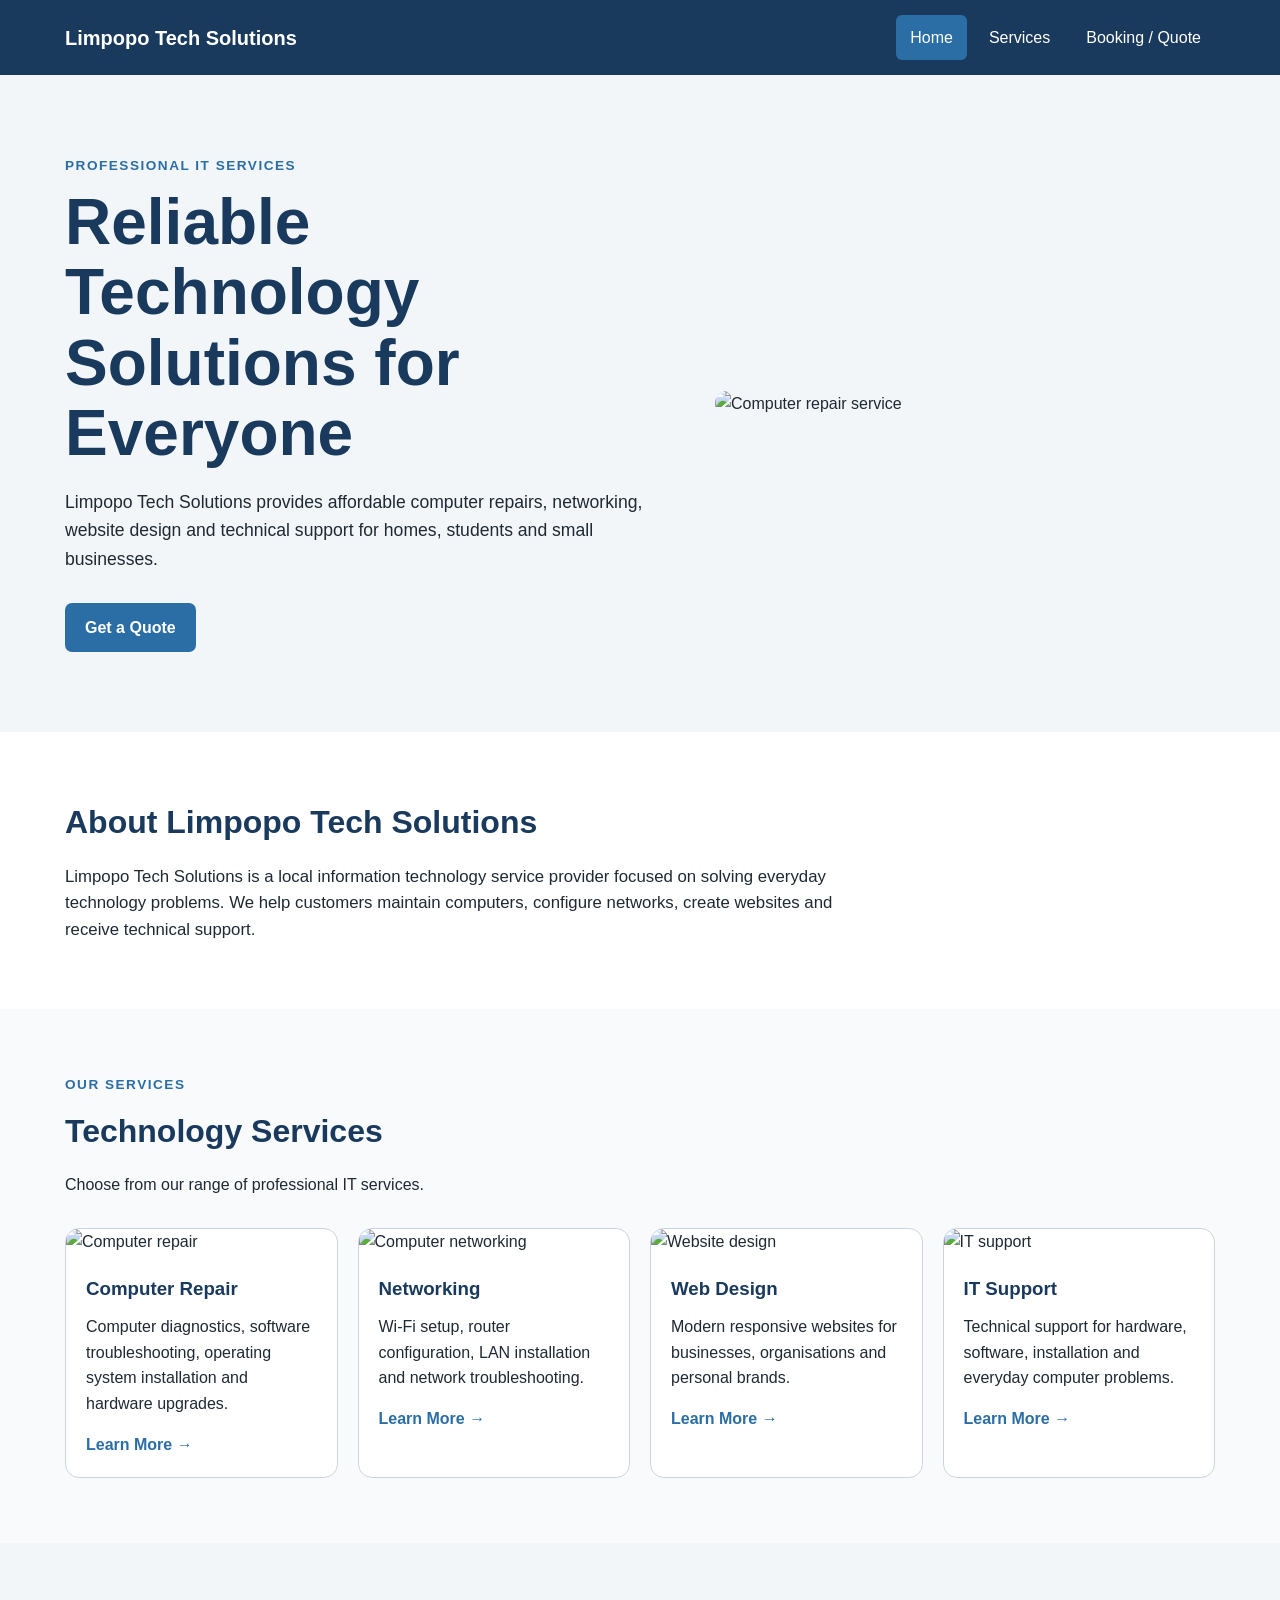
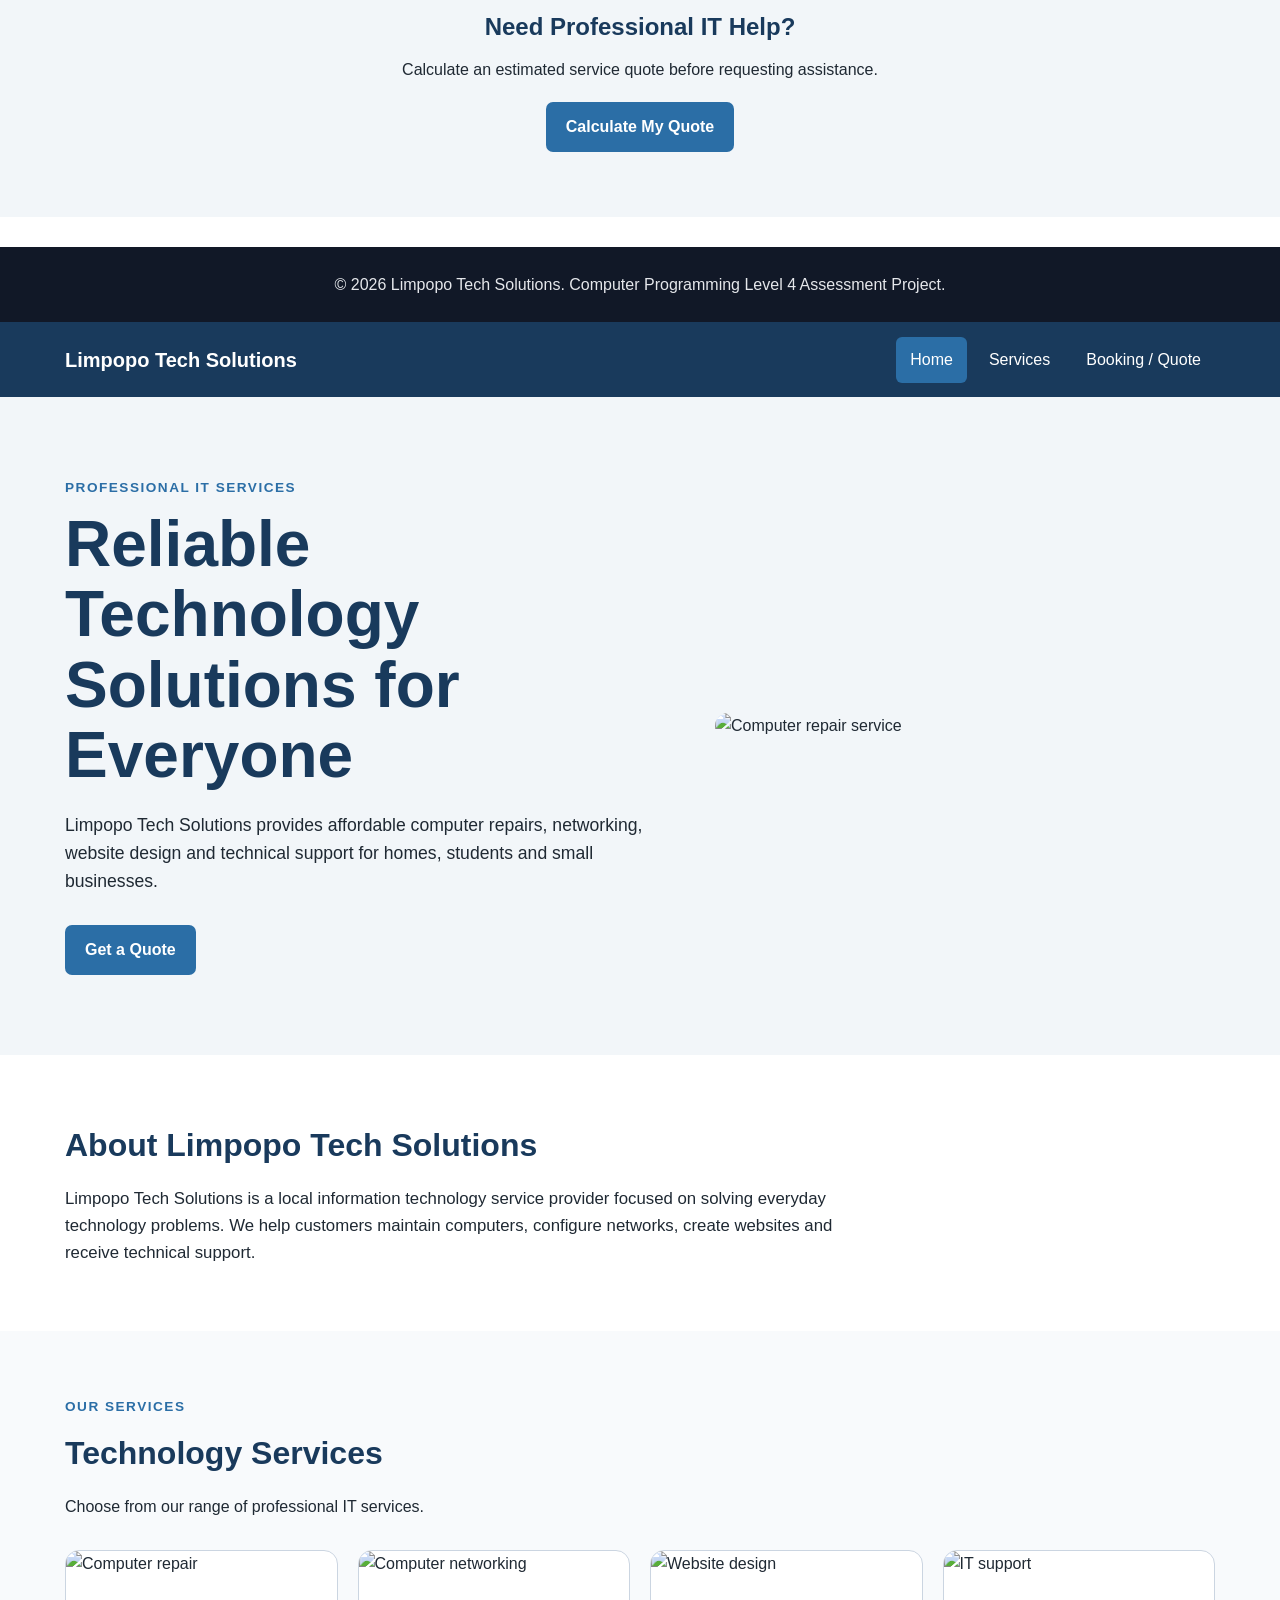
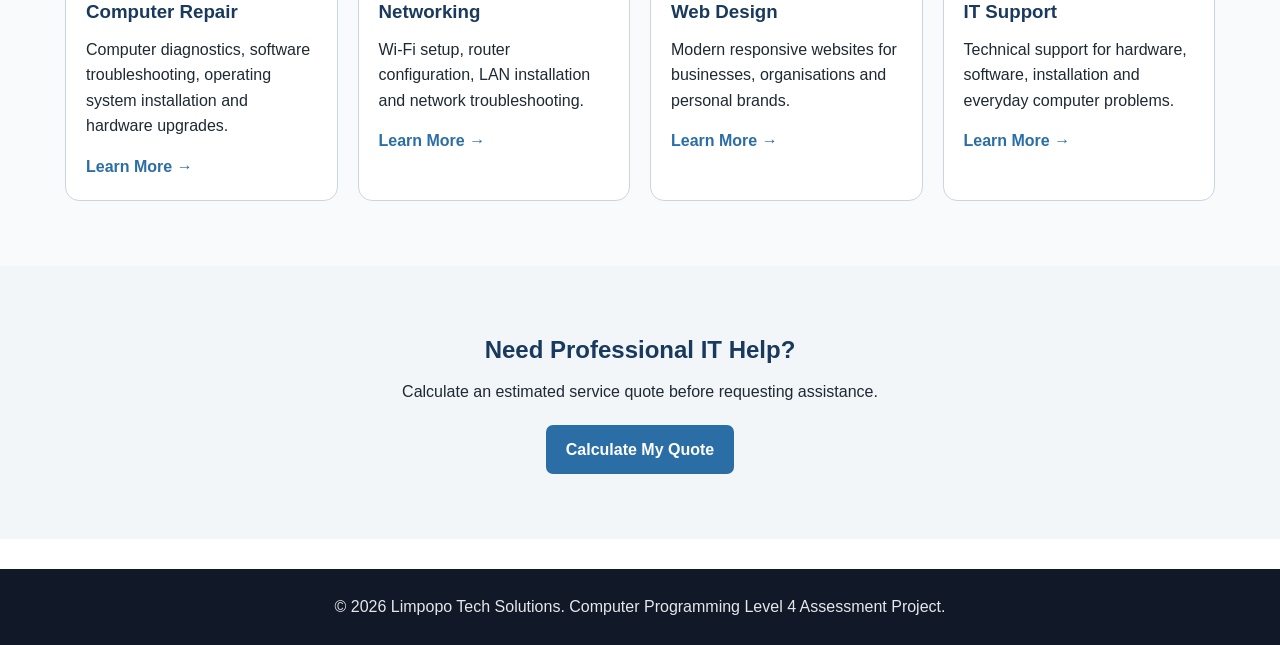
==== limpopo tech solutions/index.html @ cc21e26e "first commit" ====
<!DOCTYPE html>
<html lang="en">
<head>
    <meta charset="UTF-8">
    <meta name="viewport" content="width=device-width, initial-scale=1.0">
    <meta name="description" content="Limpopo Tech Solutions provides computer repair, networking, web design and IT support.">
    <title>Limpopo Tech Solutions | Home</title>
    <link rel="stylesheet" href="style.css">
</head>
<body>
    <header class="site-header">
        <div class="container nav-container">
            <div class="logo">Limpopo Tech Solutions</div>
            <nav class="navigation">
                <a class="active" href="index.html">Home</a>
                <a href="services.html">Services</a>
                <a href="booking.html">Booking / Quote</a>
            </nav>
        </div>
    </header>

    <main>
        <section class="hero">
            <div class="container hero-content">
                <div class="hero-text">
                    <p class="eyebrow">PROFESSIONAL IT SERVICES</p>
                    <h1>Reliable Technology Solutions for Everyone</h1>
                    <p class="hero-description">
                        Limpopo Tech Solutions provides affordable computer repairs, networking, website design and technical support for homes, students and small businesses.
                    </p>
                    <a class="btn" href="booking.html">Get a Quote</a>
                </div>
                <div class="hero-image">
                    <img src="assets/computer-repair.png" alt="Computer repair service">
                </div>
            </div>
        </section>

        <section class="section">
            <div class="container">
                <h2>About Limpopo Tech Solutions</h2>
                <p class="lead">
                    Limpopo Tech Solutions is a local information technology service provider focused on solving everyday technology problems. We help customers maintain computers, configure networks, create websites and receive technical support.
                </p>
            </div>
        </section>

        <section class="section services-section">
            <div class="container">
                <div class="section-heading">
                    <p class="eyebrow">OUR SERVICES</p>
                    <h2>Technology Services</h2>
                    <p>Choose from our range of professional IT services.</p>
                </div>
                <div class="service-grid">
                    <article class="service-card">
                        <img src="assets/computer-repair.png" alt="Computer repair">
                        <div class="card-content">
                            <h3>Computer Repair</h3>
                            <p>Computer diagnostics, software troubleshooting, operating system installation and hardware upgrades.</p>
                            <a href="services.html">Learn More →</a>
                        </div>
                    </article>
                    <article class="service-card">
                        <img src="assets/networking.png" alt="Computer networking">
                        <div class="card-content">
                            <h3>Networking</h3>
                            <p>Wi-Fi setup, router configuration, LAN installation and network troubleshooting.</p>
                            <a href="services.html">Learn More →</a>
                        </div>
                    </article>
                    <article class="service-card">
                        <img src="assets/web-design.png" alt="Website design">
                        <div class="card-content">
                            <h3>Web Design</h3>
                            <p>Modern responsive websites for businesses, organisations and personal brands.</p>
                            <a href="services.html">Learn More →</a>
                        </div>
                    </article>
                    <article class="service-card">
                        <img src="assets/support.png" alt="IT support">
                        <div class="card-content">
                            <h3>IT Support</h3>
                            <p>Technical support for hardware, software, installation and everyday computer problems.</p>
                            <a href="services.html">Learn More →</a>
                        </div>
                    </article>
                </div>
            </div>
        </section>

        <section class="cta-section">
            <div class="container">
                <h2>Need Professional IT Help?</h2>
                <p>Calculate an estimated service quote before requesting assistance.</p>
                <a class="btn" href="booking.html">Calculate My Quote</a>
            </div>
        </section>
    </main>

    <footer class="site-footer">
        <div class="container">
            <p>&copy; 2026 Limpopo Tech Solutions. Computer Programming Level 4 Assessment Project.</p>
        </div>
    </footer>
</body>
</html><!DOCTYPE html>
<html lang="en">
<head>
    <meta charset="UTF-8">
    <meta name="viewport" content="width=device-width, initial-scale=1.0">
    <meta name="description" content="Limpopo Tech Solutions provides computer repair, networking, web design and IT support.">
    <title>Limpopo Tech Solutions | Home</title>
    <link rel="stylesheet" href="style.css">
</head>
<body>
    <header class="site-header">
        <div class="container nav-container">
            <div class="logo">Limpopo Tech Solutions</div>
            <nav class="navigation">
                <a class="active" href="index.html">Home</a>
                <a href="services.html">Services</a>
                <a href="booking.html">Booking / Quote</a>
            </nav>
        </div>
    </header>

    <main>
        <section class="hero">
            <div class="container hero-content">
                <div class="hero-text">
                    <p class="eyebrow">PROFESSIONAL IT SERVICES</p>
                    <h1>Reliable Technology Solutions for Everyone</h1>
                    <p class="hero-description">
                        Limpopo Tech Solutions provides affordable computer repairs, networking, website design and technical support for homes, students and small businesses.
                    </p>
                    <a class="btn" href="booking.html">Get a Quote</a>
                </div>
                <div class="hero-image">
                    <img src="assets/computer-repair.png" alt="Computer repair service">
                </div>
            </div>
        </section>

        <section class="section">
            <div class="container">
                <h2>About Limpopo Tech Solutions</h2>
                <p class="lead">
                    Limpopo Tech Solutions is a local information technology service provider focused on solving everyday technology problems. We help customers maintain computers, configure networks, create websites and receive technical support.
                </p>
            </div>
        </section>

        <section class="section services-section">
            <div class="container">
                <div class="section-heading">
                    <p class="eyebrow">OUR SERVICES</p>
                    <h2>Technology Services</h2>
                    <p>Choose from our range of professional IT services.</p>
                </div>
                <div class="service-grid">
                    <article class="service-card">
                        <img src="assets/computer-repair.png" alt="Computer repair">
                        <div class="card-content">
                            <h3>Computer Repair</h3>
                            <p>Computer diagnostics, software troubleshooting, operating system installation and hardware upgrades.</p>
                            <a href="services.html">Learn More →</a>
                        </div>
                    </article>
                    <article class="service-card">
                        <img src="assets/networking.png" alt="Computer networking">
                        <div class="card-content">
                            <h3>Networking</h3>
                            <p>Wi-Fi setup, router configuration, LAN installation and network troubleshooting.</p>
                            <a href="services.html">Learn More →</a>
                        </div>
                    </article>
                    <article class="service-card">
                        <img src="assets/web-design.png" alt="Website design">
                        <div class="card-content">
                            <h3>Web Design</h3>
                            <p>Modern responsive websites for businesses, organisations and personal brands.</p>
                            <a href="services.html">Learn More →</a>
                        </div>
                    </article>
                    <article class="service-card">
                        <img src="assets/support.png" alt="IT support">
                        <div class="card-content">
                            <h3>IT Support</h3>
                            <p>Technical support for hardware, software, installation and everyday computer problems.</p>
                            <a href="services.html">Learn More →</a>
                        </div>
                    </article>
                </div>
            </div>
        </section>

        <section class="cta-section">
            <div class="container">
                <h2>Need Professional IT Help?</h2>
                <p>Calculate an estimated service quote before requesting assistance.</p>
                <a class="btn" href="booking.html">Calculate My Quote</a>
            </div>
        </section>
    </main>

    <footer class="site-footer">
        <div class="container">
            <p>&copy; 2026 Limpopo Tech Solutions. Computer Programming Level 4 Assessment Project.</p>
        </div>
    </footer>
</body>
</html>
---- limpopo tech solutions/style.css ----
/* =====================================================
   LIMPOPO TECH SOLUTIONS
   NC(V) COMPUTER PROGRAMMING LEVEL 4
   External stylesheet for Subtask 2
===================================================== */

:root {
    --primary: #193a5c;
    --secondary: #2b6ea6;
    --dark: #111827;
    --light: #f2f6f9;
    --white: #ffffff;
    --text: #1f2933;
    --muted: #64748b;
    --border: #cbd5e1;
    --error: #dc2626;
    --error-bg: #fef2f2;
}

* {
    margin: 0;
    padding: 0;
    box-sizing: border-box;
}

body {
    font-family: Arial, Helvetica, sans-serif;
    color: var(--text);
    background: var(--white);
    line-height: 1.6;
}

.container {
    width: 92%;
    max-width: 1150px;
    margin: auto;
}

/* HEADER */
.site-header {
    background: var(--primary);
    color: var(--white);
    position: sticky;
    top: 0;
    z-index: 1000;
}

.nav-container {
    min-height: 75px;
    display: flex;
    align-items: center;
    justify-content: space-between;
    gap: 25px;
}

.logo {
    font-size: 1.25rem;
    font-weight: bold;
}

.navigation {
    display: flex;
    align-items: center;
    gap: 8px;
    flex-wrap: wrap;
}

.navigation a {
    color: var(--white);
    text-decoration: none;
    padding: 10px 14px;
    border-radius: 6px;
    transition: 0.2s;
}

.navigation a:hover {
    background: rgba(255,255,255,0.15);
}

.navigation a.active {
    background: var(--secondary);
}

/* HERO */
.hero {
    background: var(--light);
    padding: 80px 0;
}

.hero-content {
    display: grid;
    grid-template-columns: 1.2fr 1fr;
    gap: 50px;
    align-items: center;
}

.eyebrow {
    color: var(--secondary);
    font-size: 0.85rem;
    font-weight: bold;
    letter-spacing: 1.5px;
    margin-bottom: 10px;
}

.hero h1 {
    font-size: clamp(2.2rem, 5vw, 4rem);
    line-height: 1.1;
    color: var(--primary);
    margin-bottom: 20px;
}

.hero-description {
    font-size: 1.1rem;
    max-width: 650px;
    margin-bottom: 30px;
}

.hero-image img {
    width: 100%;
    display: block;
    border-radius: 18px;
}

/* BUTTONS */
.btn {
    display: inline-block;
    border: none;
    background: var(--secondary);
    color: var(--white);
    padding: 12px 20px;
    border-radius: 7px;
    text-decoration: none;
    font-weight: bold;
    cursor: pointer;
    font-size: 1rem;
    transition: 0.2s;
}

.btn:hover {
    opacity: 0.85;
    transform: translateY(-1px);
}

.btn-dark {
    background: var(--dark);
}

.btn-light {
    background: #e5e7eb;
    color: var(--text);
}

.btn:disabled {
    opacity: 0.5;
    cursor: not-allowed;
    transform: none;
}

/* SECTIONS */
.section {
    padding: 65px 0;
}

.section h2 {
    color: var(--primary);
    font-size: 2rem;
    margin-bottom: 15px;
}

.lead {
    max-width: 800px;
    font-size: 1.05rem;
}

.section-heading {
    margin-bottom: 30px;
}

/* SERVICE CARDS */
.services-section {
    background: #f8fafc;
}

.service-grid {
    display: grid;
    grid-template-columns: repeat(4, 1fr);
    gap: 20px;
}

.service-card {
    background: var(--white);
    border: 1px solid var(--border);
    border-radius: 14px;
    overflow: hidden;
    transition: 0.2s;
}

.service-card:hover {
    transform: translateY(-5px);
}

.service-card img {
    width: 100%;
    height: 180px;
    object-fit: cover;
}

.card-content {
    padding: 20px;
}

.card-content h3 {
    color: var(--primary);
    margin-bottom: 10px;
}

.card-content p {
    margin-bottom: 15px;
}

.card-content a {
    color: var(--secondary);
    font-weight: bold;
    text-decoration: none;
}

/* CTA */
.cta-section {
    padding: 65px 0;
    text-align: center;
    background: var(--light);
}

.cta-section h2 {
    color: var(--primary);
    margin-bottom: 10px;
}

.cta-section p {
    margin-bottom: 20px;
}

/* PAGE BANNER */
.page-banner {
    background: var(--light);
    padding: 55px 0;
}

.page-banner h1 {
    color: var(--primary);
    font-size: 2.8rem;
    margin-bottom: 10px;
}

/* SERVICES DETAIL */
.service-list {
    display: grid;
    gap: 30px;
}

.service-detail {
    display: grid;
    grid-template-columns: 300px 1fr;
    gap: 30px;
    align-items: center;
    border: 1px solid var(--border);
    border-radius: 14px;
    padding: 20px;
}

.service-detail img {
    width: 100%;
    border-radius: 10px;
}

.service-detail h2 {
    margin-bottom: 10px;
}

.service-detail ul {
    margin: 15px 0 15px 25px;
}

.center {
    text-align: center;
    margin-top: 10px;
}

/* BOOKING FORM */
.booking-form {
    max-width: 900px;
    margin: auto;
    background: var(--light);
    border: 1px solid var(--border);
    padding: 30px;
    border-radius: 15px;
}

.booking-form h2 {
    margin: 10px 0 20px;
}

.form-grid {
    display: grid;
    grid-template-columns: 1fr 1fr;
    gap: 20px;
}

.form-group {
    margin-bottom: 20px;
}

.form-group label {
    display: block;
    font-weight: bold;
    margin-bottom: 7px;
}

input,
select,
textarea {
    width: 100%;
    padding: 12px;
    border: 1px solid #94a3b8;
    border-radius: 7px;
    font-family: inherit;
    font-size: 1rem;
    background: var(--white);
}

input:focus,
select:focus,
textarea:focus {
    outline: 2px solid var(--secondary);
}

/* Error state */
.input-error {
    border-color: var(--error) !important;
    background-color: var(--error-bg) !important;
}

/* FIELDSET / RADIO */
fieldset {
    border: 1px solid var(--border);
    border-radius: 8px;
    padding: 18px;
    margin-bottom: 20px;
}

legend {
    font-weight: bold;
    padding: 0 8px;
}

.radio-label {
    display: inline-flex;
    align-items: center;
    gap: 8px;
    margin-right: 25px;
}

.radio-label input {
    width: auto;
}

/* CHECKBOX */
.checkbox-group {
    margin-bottom: 20px;
}

.checkbox-group label {
    display: flex;
    align-items: center;
    gap: 8px;
    font-weight: bold;
}

.checkbox-group input {
    width: auto;
}

/* BUTTON GROUP */
.button-group {
    display: flex;
    gap: 10px;
    flex-wrap: wrap;
    margin: 20px 0;
}

/* RESULT */
.result-box {
    background: var(--white);
    border-left: 5px solid var(--secondary);
    padding: 20px;
    border-radius: 8px;
    min-height: 80px;
}

.result-box strong {
    color: var(--primary);
}

.result-box ul {
    margin: 10px 0 10px 20px;
}

/* FOOTER */
.site-footer {
    background: var(--dark);
    color: #e5e7eb;
    padding: 25px 0;
    text-align: center;
    margin-top: 30px;
}

/* RESPONSIVE DESIGN */
@media (max-width: 900px) {
    .service-grid {
        grid-template-columns: repeat(2, 1fr);
    }

    .hero-content {
        grid-template-columns: 1fr;
    }

    .service-detail {
        grid-template-columns: 1fr;
    }
}

@media (max-width: 650px) {
    .nav-container {
        flex-direction: column;
        align-items: flex-start;
        padding: 15px 0;
    }

    .navigation {
        width: 100%;
    }

    .navigation a {
        padding: 7px 9px;
    }

    .service-grid {
        grid-template-columns: 1fr;
    }

    .form-grid {
        grid-template-columns: 1fr;
    }

    .hero {
        padding: 50px 0;
    }

    .page-banner h1 {
        font-size: 2rem;
    }
}
---- limpopo tech solutions/style.css ----
/* =====================================================
   LIMPOPO TECH SOLUTIONS
   NC(V) COMPUTER PROGRAMMING LEVEL 4
   External stylesheet for Subtask 2
===================================================== */

:root {
    --primary: #193a5c;
    --secondary: #2b6ea6;
    --dark: #111827;
    --light: #f2f6f9;
    --white: #ffffff;
    --text: #1f2933;
    --muted: #64748b;
    --border: #cbd5e1;
    --error: #dc2626;
    --error-bg: #fef2f2;
}

* {
    margin: 0;
    padding: 0;
    box-sizing: border-box;
}

body {
    font-family: Arial, Helvetica, sans-serif;
    color: var(--text);
    background: var(--white);
    line-height: 1.6;
}

.container {
    width: 92%;
    max-width: 1150px;
    margin: auto;
}

/* HEADER */
.site-header {
    background: var(--primary);
    color: var(--white);
    position: sticky;
    top: 0;
    z-index: 1000;
}

.nav-container {
    min-height: 75px;
    display: flex;
    align-items: center;
    justify-content: space-between;
    gap: 25px;
}

.logo {
    font-size: 1.25rem;
    font-weight: bold;
}

.navigation {
    display: flex;
    align-items: center;
    gap: 8px;
    flex-wrap: wrap;
}

.navigation a {
    color: var(--white);
    text-decoration: none;
    padding: 10px 14px;
    border-radius: 6px;
    transition: 0.2s;
}

.navigation a:hover {
    background: rgba(255,255,255,0.15);
}

.navigation a.active {
    background: var(--secondary);
}

/* HERO */
.hero {
    background: var(--light);
    padding: 80px 0;
}

.hero-content {
    display: grid;
    grid-template-columns: 1.2fr 1fr;
    gap: 50px;
    align-items: center;
}

.eyebrow {
    color: var(--secondary);
    font-size: 0.85rem;
    font-weight: bold;
    letter-spacing: 1.5px;
    margin-bottom: 10px;
}

.hero h1 {
    font-size: clamp(2.2rem, 5vw, 4rem);
    line-height: 1.1;
    color: var(--primary);
    margin-bottom: 20px;
}

.hero-description {
    font-size: 1.1rem;
    max-width: 650px;
    margin-bottom: 30px;
}

.hero-image img {
    width: 100%;
    display: block;
    border-radius: 18px;
}

/* BUTTONS */
.btn {
    display: inline-block;
    border: none;
    background: var(--secondary);
    color: var(--white);
    padding: 12px 20px;
    border-radius: 7px;
    text-decoration: none;
    font-weight: bold;
    cursor: pointer;
    font-size: 1rem;
    transition: 0.2s;
}

.btn:hover {
    opacity: 0.85;
    transform: translateY(-1px);
}

.btn-dark {
    background: var(--dark);
}

.btn-light {
    background: #e5e7eb;
    color: var(--text);
}

.btn:disabled {
    opacity: 0.5;
    cursor: not-allowed;
    transform: none;
}

/* SECTIONS */
.section {
    padding: 65px 0;
}

.section h2 {
    color: var(--primary);
    font-size: 2rem;
    margin-bottom: 15px;
}

.lead {
    max-width: 800px;
    font-size: 1.05rem;
}

.section-heading {
    margin-bottom: 30px;
}

/* SERVICE CARDS */
.services-section {
    background: #f8fafc;
}

.service-grid {
    display: grid;
    grid-template-columns: repeat(4, 1fr);
    gap: 20px;
}

.service-card {
    background: var(--white);
    border: 1px solid var(--border);
    border-radius: 14px;
    overflow: hidden;
    transition: 0.2s;
}

.service-card:hover {
    transform: translateY(-5px);
}

.service-card img {
    width: 100%;
    height: 180px;
    object-fit: cover;
}

.card-content {
    padding: 20px;
}

.card-content h3 {
    color: var(--primary);
    margin-bottom: 10px;
}

.card-content p {
    margin-bottom: 15px;
}

.card-content a {
    color: var(--secondary);
    font-weight: bold;
    text-decoration: none;
}

/* CTA */
.cta-section {
    padding: 65px 0;
    text-align: center;
    background: var(--light);
}

.cta-section h2 {
    color: var(--primary);
    margin-bottom: 10px;
}

.cta-section p {
    margin-bottom: 20px;
}

/* PAGE BANNER */
.page-banner {
    background: var(--light);
    padding: 55px 0;
}

.page-banner h1 {
    color: var(--primary);
    font-size: 2.8rem;
    margin-bottom: 10px;
}

/* SERVICES DETAIL */
.service-list {
    display: grid;
    gap: 30px;
}

.service-detail {
    display: grid;
    grid-template-columns: 300px 1fr;
    gap: 30px;
    align-items: center;
    border: 1px solid var(--border);
    border-radius: 14px;
    padding: 20px;
}

.service-detail img {
    width: 100%;
    border-radius: 10px;
}

.service-detail h2 {
    margin-bottom: 10px;
}

.service-detail ul {
    margin: 15px 0 15px 25px;
}

.center {
    text-align: center;
    margin-top: 10px;
}

/* BOOKING FORM */
.booking-form {
    max-width: 900px;
    margin: auto;
    background: var(--light);
    border: 1px solid var(--border);
    padding: 30px;
    border-radius: 15px;
}

.booking-form h2 {
    margin: 10px 0 20px;
}

.form-grid {
    display: grid;
    grid-template-columns: 1fr 1fr;
    gap: 20px;
}

.form-group {
    margin-bottom: 20px;
}

.form-group label {
    display: block;
    font-weight: bold;
    margin-bottom: 7px;
}

input,
select,
textarea {
    width: 100%;
    padding: 12px;
    border: 1px solid #94a3b8;
    border-radius: 7px;
    font-family: inherit;
    font-size: 1rem;
    background: var(--white);
}

input:focus,
select:focus,
textarea:focus {
    outline: 2px solid var(--secondary);
}

/* Error state */
.input-error {
    border-color: var(--error) !important;
    background-color: var(--error-bg) !important;
}

/* FIELDSET / RADIO */
fieldset {
    border: 1px solid var(--border);
    border-radius: 8px;
    padding: 18px;
    margin-bottom: 20px;
}

legend {
    font-weight: bold;
    padding: 0 8px;
}

.radio-label {
    display: inline-flex;
    align-items: center;
    gap: 8px;
    margin-right: 25px;
}

.radio-label input {
    width: auto;
}

/* CHECKBOX */
.checkbox-group {
    margin-bottom: 20px;
}

.checkbox-group label {
    display: flex;
    align-items: center;
    gap: 8px;
    font-weight: bold;
}

.checkbox-group input {
    width: auto;
}

/* BUTTON GROUP */
.button-group {
    display: flex;
    gap: 10px;
    flex-wrap: wrap;
    margin: 20px 0;
}

/* RESULT */
.result-box {
    background: var(--white);
    border-left: 5px solid var(--secondary);
    padding: 20px;
    border-radius: 8px;
    min-height: 80px;
}

.result-box strong {
    color: var(--primary);
}

.result-box ul {
    margin: 10px 0 10px 20px;
}

/* FOOTER */
.site-footer {
    background: var(--dark);
    color: #e5e7eb;
    padding: 25px 0;
    text-align: center;
    margin-top: 30px;
}

/* RESPONSIVE DESIGN */
@media (max-width: 900px) {
    .service-grid {
        grid-template-columns: repeat(2, 1fr);
    }

    .hero-content {
        grid-template-columns: 1fr;
    }

    .service-detail {
        grid-template-columns: 1fr;
    }
}

@media (max-width: 650px) {
    .nav-container {
        flex-direction: column;
        align-items: flex-start;
        padding: 15px 0;
    }

    .navigation {
        width: 100%;
    }

    .navigation a {
        padding: 7px 9px;
    }

    .service-grid {
        grid-template-columns: 1fr;
    }

    .form-grid {
        grid-template-columns: 1fr;
    }

    .hero {
        padding: 50px 0;
    }

    .page-banner h1 {
        font-size: 2rem;
    }
}
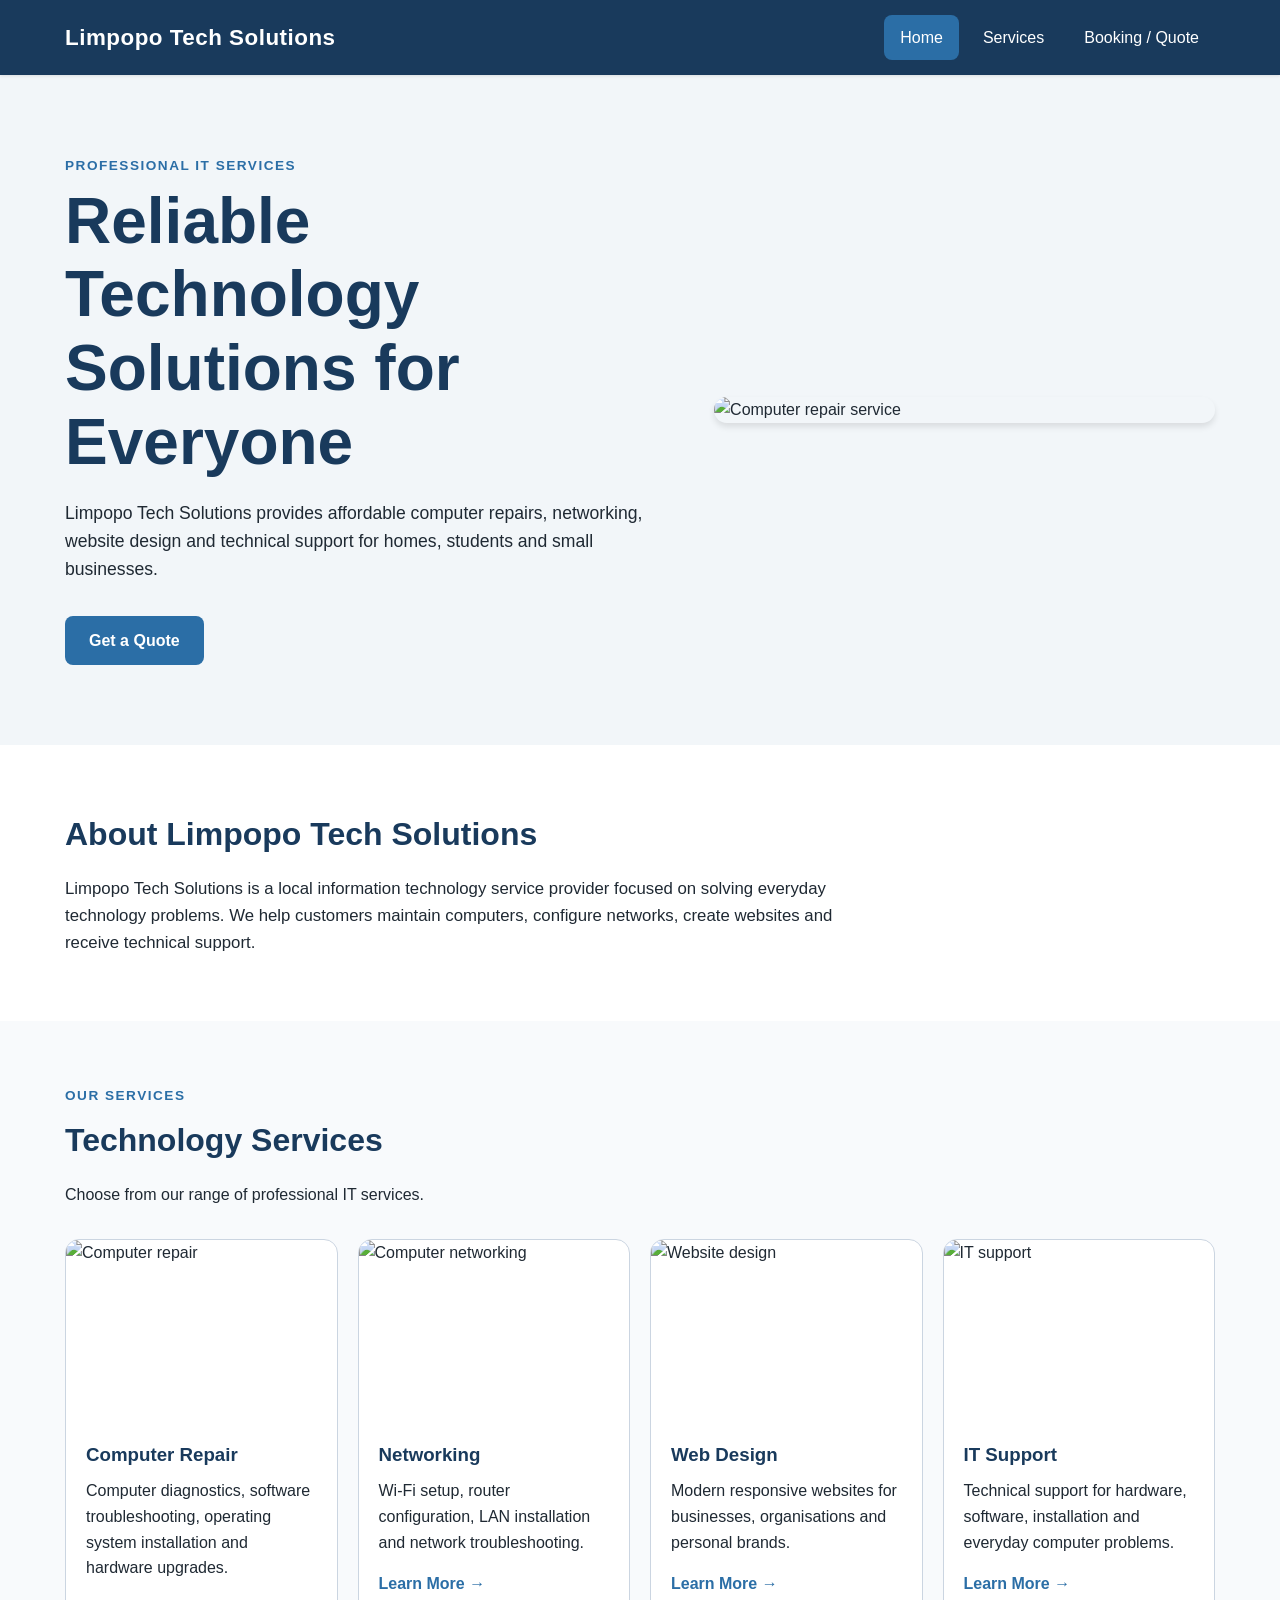
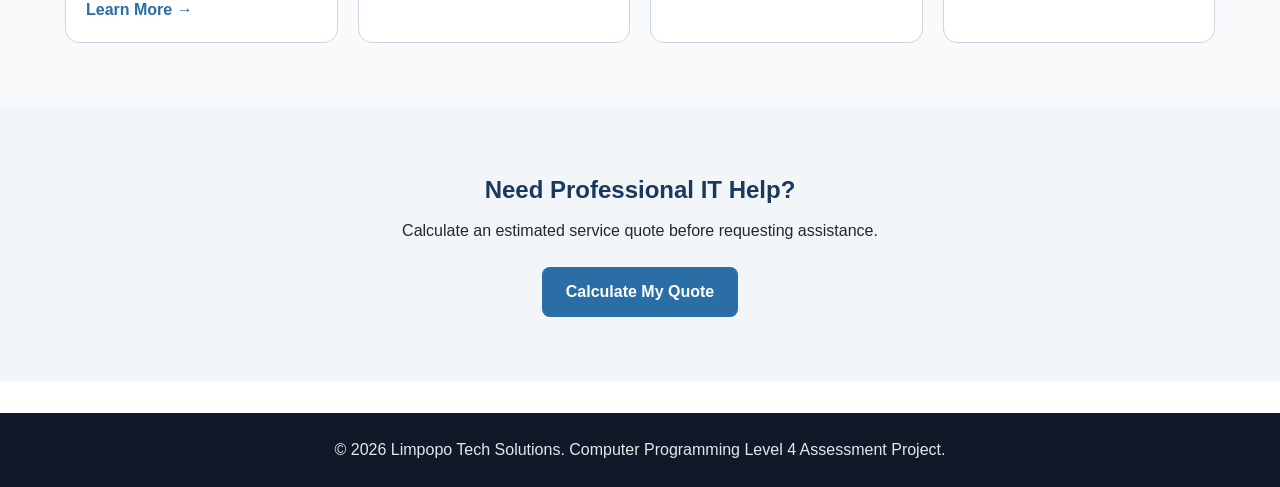
==== commit 81bead30: "improve website" ====
--- a/limpopo tech solutions/index.html
+++ b/limpopo tech solutions/index.html
@@ -8,10 +8,11 @@
     <link rel="stylesheet" href="style.css">
 </head>
 <body>
+    <!-- Header -->
     <header class="site-header">
         <div class="container nav-container">
             <div class="logo">Limpopo Tech Solutions</div>
-            <nav class="navigation">
+            <nav class="navigation" aria-label="Main navigation">
                 <a class="active" href="index.html">Home</a>
                 <a href="services.html">Services</a>
                 <a href="booking.html">Booking / Quote</a>
@@ -19,14 +20,18 @@
         </div>
     </header>
 
+    <!-- Main Content -->
     <main>
+        <!-- Hero Section -->
         <section class="hero">
             <div class="container hero-content">
                 <div class="hero-text">
-                    <p class="eyebrow">PROFESSIONAL IT SERVICES</p>
+                    <p class="eyebrow">Professional IT Services</p>
                     <h1>Reliable Technology Solutions for Everyone</h1>
                     <p class="hero-description">
-                        Limpopo Tech Solutions provides affordable computer repairs, networking, website design and technical support for homes, students and small businesses.
+                        Limpopo Tech Solutions provides affordable computer repairs,
+                        networking, website design and technical support for homes,
+                        students and small businesses.
                     </p>
                     <a class="btn" href="booking.html">Get a Quote</a>
                 </div>
@@ -36,59 +41,72 @@
             </div>
         </section>
 
+        <!-- About Section -->
         <section class="section">
             <div class="container">
                 <h2>About Limpopo Tech Solutions</h2>
                 <p class="lead">
-                    Limpopo Tech Solutions is a local information technology service provider focused on solving everyday technology problems. We help customers maintain computers, configure networks, create websites and receive technical support.
+                    Limpopo Tech Solutions is a local information technology service
+                    provider focused on solving everyday technology problems. We help
+                    customers maintain computers, configure networks, create websites
+                    and receive technical support.
                 </p>
             </div>
         </section>
 
+        <!-- Services Overview -->
         <section class="section services-section">
             <div class="container">
                 <div class="section-heading">
-                    <p class="eyebrow">OUR SERVICES</p>
+                    <p class="eyebrow">Our Services</p>
                     <h2>Technology Services</h2>
                     <p>Choose from our range of professional IT services.</p>
                 </div>
                 <div class="service-grid">
+                    <!-- Service Card 1 -->
                     <article class="service-card">
                         <img src="assets/computer-repair.png" alt="Computer repair">
                         <div class="card-content">
                             <h3>Computer Repair</h3>
                             <p>Computer diagnostics, software troubleshooting, operating system installation and hardware upgrades.</p>
-                            <a href="services.html">Learn More →</a>
+                            <a href="services.html" aria-label="Learn more about computer repair">Learn More →</a>
                         </div>
                     </article>
+
+                    <!-- Service Card 2 -->
                     <article class="service-card">
                         <img src="assets/networking.png" alt="Computer networking">
                         <div class="card-content">
                             <h3>Networking</h3>
                             <p>Wi-Fi setup, router configuration, LAN installation and network troubleshooting.</p>
-                            <a href="services.html">Learn More →</a>
+                            <a href="services.html" aria-label="Learn more about networking">Learn More →</a>
                         </div>
                     </article>
+
+                    <!-- Service Card 3 -->
                     <article class="service-card">
                         <img src="assets/web-design.png" alt="Website design">
                         <div class="card-content">
                             <h3>Web Design</h3>
                             <p>Modern responsive websites for businesses, organisations and personal brands.</p>
-                            <a href="services.html">Learn More →</a>
+                            <a href="services.html" aria-label="Learn more about web design">Learn More →</a>
                         </div>
                     </article>
+
+                    <!-- Service Card 4 -->
                     <article class="service-card">
                         <img src="assets/support.png" alt="IT support">
                         <div class="card-content">
                             <h3>IT Support</h3>
                             <p>Technical support for hardware, software, installation and everyday computer problems.</p>
-                            <a href="services.html">Learn More →</a>
+                            <a href="services.html" aria-label="Learn more about IT support">Learn More →</a>
                         </div>
                     </article>
                 </div>
             </div>
         </section>
 
+        <!-- Call to Action -->
         <section class="cta-section">
             <div class="container">
                 <h2>Need Professional IT Help?</h2>
@@ -98,112 +116,7 @@
         </section>
     </main>
 
-    <footer class="site-footer">
-        <div class="container">
-            <p>&copy; 2026 Limpopo Tech Solutions. Computer Programming Level 4 Assessment Project.</p>
-        </div>
-    </footer>
-</body>
-</html><!DOCTYPE html>
-<html lang="en">
-<head>
-    <meta charset="UTF-8">
-    <meta name="viewport" content="width=device-width, initial-scale=1.0">
-    <meta name="description" content="Limpopo Tech Solutions provides computer repair, networking, web design and IT support.">
-    <title>Limpopo Tech Solutions | Home</title>
-    <link rel="stylesheet" href="style.css">
-</head>
-<body>
-    <header class="site-header">
-        <div class="container nav-container">
-            <div class="logo">Limpopo Tech Solutions</div>
-            <nav class="navigation">
-                <a class="active" href="index.html">Home</a>
-                <a href="services.html">Services</a>
-                <a href="booking.html">Booking / Quote</a>
-            </nav>
-        </div>
-    </header>
-
-    <main>
-        <section class="hero">
-            <div class="container hero-content">
-                <div class="hero-text">
-                    <p class="eyebrow">PROFESSIONAL IT SERVICES</p>
-                    <h1>Reliable Technology Solutions for Everyone</h1>
-                    <p class="hero-description">
-                        Limpopo Tech Solutions provides affordable computer repairs, networking, website design and technical support for homes, students and small businesses.
-                    </p>
-                    <a class="btn" href="booking.html">Get a Quote</a>
-                </div>
-                <div class="hero-image">
-                    <img src="assets/computer-repair.png" alt="Computer repair service">
-                </div>
-            </div>
-        </section>
-
-        <section class="section">
-            <div class="container">
-                <h2>About Limpopo Tech Solutions</h2>
-                <p class="lead">
-                    Limpopo Tech Solutions is a local information technology service provider focused on solving everyday technology problems. We help customers maintain computers, configure networks, create websites and receive technical support.
-                </p>
-            </div>
-        </section>
-
-        <section class="section services-section">
-            <div class="container">
-                <div class="section-heading">
-                    <p class="eyebrow">OUR SERVICES</p>
-                    <h2>Technology Services</h2>
-                    <p>Choose from our range of professional IT services.</p>
-                </div>
-                <div class="service-grid">
-                    <article class="service-card">
-                        <img src="assets/computer-repair.png" alt="Computer repair">
-                        <div class="card-content">
-                            <h3>Computer Repair</h3>
-                            <p>Computer diagnostics, software troubleshooting, operating system installation and hardware upgrades.</p>
-                            <a href="services.html">Learn More →</a>
-                        </div>
-                    </article>
-                    <article class="service-card">
-                        <img src="assets/networking.png" alt="Computer networking">
-                        <div class="card-content">
-                            <h3>Networking</h3>
-                            <p>Wi-Fi setup, router configuration, LAN installation and network troubleshooting.</p>
-                            <a href="services.html">Learn More →</a>
-                        </div>
-                    </article>
-                    <article class="service-card">
-                        <img src="assets/web-design.png" alt="Website design">
-                        <div class="card-content">
-                            <h3>Web Design</h3>
-                            <p>Modern responsive websites for businesses, organisations and personal brands.</p>
-                            <a href="services.html">Learn More →</a>
-                        </div>
-                    </article>
-                    <article class="service-card">
-                        <img src="assets/support.png" alt="IT support">
-                        <div class="card-content">
-                            <h3>IT Support</h3>
-                            <p>Technical support for hardware, software, installation and everyday computer problems.</p>
-                            <a href="services.html">Learn More →</a>
-                        </div>
-                    </article>
-                </div>
-            </div>
-        </section>
-
-        <section class="cta-section">
-            <div class="container">
-                <h2>Need Professional IT Help?</h2>
-                <p>Calculate an estimated service quote before requesting assistance.</p>
-                <a class="btn" href="booking.html">Calculate My Quote</a>
-            </div>
-        </section>
-    </main>
-
+    <!-- Footer -->
     <footer class="site-footer">
         <div class="container">
             <p>&copy; 2026 Limpopo Tech Solutions. Computer Programming Level 4 Assessment Project.</p>
--- a/limpopo tech solutions/style.css
+++ b/limpopo tech solutions/style.css
@@ -1,9 +1,10 @@
 /* =====================================================
    LIMPOPO TECH SOLUTIONS
    NC(V) COMPUTER PROGRAMMING LEVEL 4
-   External stylesheet for Subtask 2
-===================================================== */
-
+   Professional Stylesheet
+   ===================================================== */
+
+/* ---------- CSS Variables ---------- */
 :root {
     --primary: #193a5c;
     --secondary: #2b6ea6;
@@ -15,34 +16,50 @@
     --border: #cbd5e1;
     --error: #dc2626;
     --error-bg: #fef2f2;
-}
-
-* {
+    --shadow-sm: 0 1px 3px rgba(0,0,0,0.1);
+    --shadow-md: 0 4px 6px rgba(0,0,0,0.1);
+    --radius: 8px;
+    --transition: 0.2s ease;
+}
+
+/* ---------- Reset ---------- */
+*,
+*::before,
+*::after {
     margin: 0;
     padding: 0;
     box-sizing: border-box;
 }
 
+/* ---------- Base ---------- */
 body {
-    font-family: Arial, Helvetica, sans-serif;
+    font-family: 'Segoe UI', Arial, Helvetica, sans-serif;
     color: var(--text);
-    background: var(--white);
+    background-color: var(--white);
     line-height: 1.6;
-}
-
+    -webkit-font-smoothing: antialiased;
+}
+
+img {
+    max-width: 100%;
+    display: block;
+}
+
+/* ---------- Layout Container ---------- */
 .container {
     width: 92%;
     max-width: 1150px;
-    margin: auto;
-}
-
-/* HEADER */
+    margin-inline: auto;
+}
+
+/* ---------- Header ---------- */
 .site-header {
-    background: var(--primary);
+    background-color: var(--primary);
     color: var(--white);
     position: sticky;
     top: 0;
     z-index: 1000;
+    box-shadow: var(--shadow-sm);
 }
 
 .nav-container {
@@ -51,102 +68,68 @@
     align-items: center;
     justify-content: space-between;
     gap: 25px;
+    flex-wrap: wrap;
 }
 
 .logo {
-    font-size: 1.25rem;
-    font-weight: bold;
+    font-size: 1.4rem;
+    font-weight: 700;
+    letter-spacing: 0.5px;
 }
 
 .navigation {
     display: flex;
     align-items: center;
-    gap: 8px;
+    gap: 0.5rem;
     flex-wrap: wrap;
 }
 
 .navigation a {
     color: var(--white);
     text-decoration: none;
-    padding: 10px 14px;
-    border-radius: 6px;
-    transition: 0.2s;
+    padding: 0.6rem 1rem;
+    border-radius: var(--radius);
+    transition: background-color var(--transition);
 }
 
 .navigation a:hover {
-    background: rgba(255,255,255,0.15);
+    background-color: rgba(255,255,255,0.15);
 }
 
 .navigation a.active {
-    background: var(--secondary);
-}
-
-/* HERO */
-.hero {
-    background: var(--light);
-    padding: 80px 0;
-}
-
-.hero-content {
-    display: grid;
-    grid-template-columns: 1.2fr 1fr;
-    gap: 50px;
-    align-items: center;
-}
-
-.eyebrow {
-    color: var(--secondary);
-    font-size: 0.85rem;
-    font-weight: bold;
-    letter-spacing: 1.5px;
-    margin-bottom: 10px;
-}
-
-.hero h1 {
-    font-size: clamp(2.2rem, 5vw, 4rem);
-    line-height: 1.1;
-    color: var(--primary);
-    margin-bottom: 20px;
-}
-
-.hero-description {
-    font-size: 1.1rem;
-    max-width: 650px;
-    margin-bottom: 30px;
-}
-
-.hero-image img {
-    width: 100%;
-    display: block;
-    border-radius: 18px;
-}
-
-/* BUTTONS */
+    background-color: var(--secondary);
+}
+
+/* ---------- Buttons ---------- */
 .btn {
     display: inline-block;
     border: none;
-    background: var(--secondary);
+    background-color: var(--secondary);
     color: var(--white);
-    padding: 12px 20px;
-    border-radius: 7px;
+    padding: 0.75rem 1.5rem;
+    border-radius: var(--radius);
     text-decoration: none;
-    font-weight: bold;
+    font-weight: 600;
     cursor: pointer;
     font-size: 1rem;
-    transition: 0.2s;
+    transition: opacity var(--transition), transform var(--transition);
 }
 
 .btn:hover {
-    opacity: 0.85;
+    opacity: 0.9;
     transform: translateY(-1px);
 }
 
+.btn:active {
+    transform: translateY(0);
+}
+
 .btn-dark {
-    background: var(--dark);
+    background-color: var(--dark);
 }
 
 .btn-light {
-    background: #e5e7eb;
+    background-color: #e5e7eb;
     color: var(--text);
 }
 
@@ -156,15 +139,55 @@
     transform: none;
 }
 
-/* SECTIONS */
+/* ---------- Hero Section ---------- */
+.hero {
+    background-color: var(--light);
+    padding: 5rem 0;
+}
+
+.hero-content {
+    display: grid;
+    grid-template-columns: 1.2fr 1fr;
+    gap: 3rem;
+    align-items: center;
+}
+
+.eyebrow {
+    color: var(--secondary);
+    font-size: 0.85rem;
+    font-weight: 700;
+    letter-spacing: 1.5px;
+    text-transform: uppercase;
+    margin-bottom: 0.5rem;
+}
+
+.hero h1 {
+    font-size: clamp(2.2rem, 5vw, 4rem);
+    line-height: 1.15;
+    color: var(--primary);
+    margin-bottom: 1.25rem;
+}
+
+.hero-description {
+    font-size: 1.1rem;
+    max-width: 650px;
+    margin-bottom: 2rem;
+}
+
+.hero-image img {
+    border-radius: 18px;
+    box-shadow: var(--shadow-md);
+}
+
+/* ---------- Sections ---------- */
 .section {
-    padding: 65px 0;
+    padding: 4rem 0;
 }
 
 .section h2 {
     color: var(--primary);
     font-size: 2rem;
-    margin-bottom: 15px;
+    margin-bottom: 1rem;
 }
 
 .lead {
@@ -173,30 +196,31 @@
 }
 
 .section-heading {
-    margin-bottom: 30px;
-}
-
-/* SERVICE CARDS */
+    margin-bottom: 2rem;
+}
+
+/* ---------- Service Cards ---------- */
 .services-section {
-    background: #f8fafc;
+    background-color: #f8fafc;
 }
 
 .service-grid {
     display: grid;
     grid-template-columns: repeat(4, 1fr);
-    gap: 20px;
+    gap: 1.25rem;
 }
 
 .service-card {
-    background: var(--white);
+    background-color: var(--white);
     border: 1px solid var(--border);
     border-radius: 14px;
     overflow: hidden;
-    transition: 0.2s;
+    transition: transform var(--transition), box-shadow var(--transition);
 }
 
 .service-card:hover {
     transform: translateY(-5px);
+    box-shadow: var(--shadow-md);
 }
 
 .service-card img {
@@ -206,132 +230,136 @@
 }
 
 .card-content {
-    padding: 20px;
+    padding: 1.25rem;
 }
 
 .card-content h3 {
     color: var(--primary);
-    margin-bottom: 10px;
+    margin-bottom: 0.5rem;
 }
 
 .card-content p {
-    margin-bottom: 15px;
+    margin-bottom: 1rem;
 }
 
 .card-content a {
     color: var(--secondary);
-    font-weight: bold;
+    font-weight: 600;
     text-decoration: none;
 }
 
-/* CTA */
+/* ---------- CTA Section ---------- */
 .cta-section {
-    padding: 65px 0;
+    padding: 4rem 0;
     text-align: center;
-    background: var(--light);
+    background-color: var(--light);
 }
 
 .cta-section h2 {
     color: var(--primary);
-    margin-bottom: 10px;
+    margin-bottom: 0.5rem;
 }
 
 .cta-section p {
-    margin-bottom: 20px;
-}
-
-/* PAGE BANNER */
+    margin-bottom: 1.5rem;
+}
+
+/* ---------- Page Banner ---------- */
 .page-banner {
-    background: var(--light);
-    padding: 55px 0;
+    background-color: var(--light);
+    padding: 3.5rem 0;
 }
 
 .page-banner h1 {
     color: var(--primary);
     font-size: 2.8rem;
-    margin-bottom: 10px;
-}
-
-/* SERVICES DETAIL */
+    margin-bottom: 0.5rem;
+}
+
+/* ---------- Service Details ---------- */
 .service-list {
     display: grid;
-    gap: 30px;
+    gap: 2rem;
 }
 
 .service-detail {
     display: grid;
     grid-template-columns: 300px 1fr;
-    gap: 30px;
+    gap: 2rem;
     align-items: center;
     border: 1px solid var(--border);
     border-radius: 14px;
-    padding: 20px;
+    padding: 1.5rem;
+    background-color: var(--white);
 }
 
 .service-detail img {
-    width: 100%;
     border-radius: 10px;
 }
 
 .service-detail h2 {
-    margin-bottom: 10px;
+    margin-bottom: 0.75rem;
 }
 
 .service-detail ul {
-    margin: 15px 0 15px 25px;
+    margin: 1rem 0 1rem 1.5rem;
 }
 
 .center {
     text-align: center;
-    margin-top: 10px;
-}
-
-/* BOOKING FORM */
+    margin-top: 1rem;
+}
+
+/* ---------- Booking Form ---------- */
 .booking-form {
     max-width: 900px;
     margin: auto;
-    background: var(--light);
+    background-color: var(--light);
     border: 1px solid var(--border);
-    padding: 30px;
+    padding: 2rem;
     border-radius: 15px;
+    box-shadow: var(--shadow-sm);
 }
 
 .booking-form h2 {
-    margin: 10px 0 20px;
+    margin: 0.5rem 0 1.25rem;
 }
 
 .form-grid {
     display: grid;
     grid-template-columns: 1fr 1fr;
-    gap: 20px;
+    gap: 1.25rem;
 }
 
 .form-group {
-    margin-bottom: 20px;
+    margin-bottom: 1.25rem;
 }
 
 .form-group label {
     display: block;
-    font-weight: bold;
-    margin-bottom: 7px;
+    font-weight: 600;
+    margin-bottom: 0.4rem;
 }
 
 input,
 select,
 textarea {
     width: 100%;
-    padding: 12px;
+    padding: 0.75rem;
     border: 1px solid #94a3b8;
-    border-radius: 7px;
+    border-radius: var(--radius);
     font-family: inherit;
     font-size: 1rem;
-    background: var(--white);
+    background-color: var(--white);
+    transition: border-color var(--transition), box-shadow var(--transition);
 }
 
 input:focus,
 select:focus,
 textarea:focus {
-    outline: 2px solid var(--secondary);
+    outline: none;
+    border-color: var(--secondary);
+    box-shadow: 0 0 0 3px rgba(43, 110, 166, 0.2);
 }
 
 /* Error state */
@@ -340,61 +368,64 @@
     background-color: var(--error-bg) !important;
 }
 
-/* FIELDSET / RADIO */
+/* ---------- Fieldset / Radio ---------- */
 fieldset {
     border: 1px solid var(--border);
-    border-radius: 8px;
-    padding: 18px;
-    margin-bottom: 20px;
+    border-radius: var(--radius);
+    padding: 1.25rem;
+    margin-bottom: 1.25rem;
 }
 
 legend {
-    font-weight: bold;
-    padding: 0 8px;
+    font-weight: 600;
+    padding: 0 0.5rem;
 }
 
 .radio-label {
     display: inline-flex;
     align-items: center;
-    gap: 8px;
-    margin-right: 25px;
+    gap: 0.5rem;
+    margin-right: 1.5rem;
+    cursor: pointer;
 }
 
 .radio-label input {
     width: auto;
 }
 
-/* CHECKBOX */
+/* ---------- Checkbox ---------- */
 .checkbox-group {
-    margin-bottom: 20px;
+    margin-bottom: 1.25rem;
 }
 
 .checkbox-group label {
     display: flex;
     align-items: center;
-    gap: 8px;
-    font-weight: bold;
+    gap: 0.5rem;
+    font-weight: 600;
+    cursor: pointer;
 }
 
 .checkbox-group input {
     width: auto;
 }
 
-/* BUTTON GROUP */
+/* ---------- Button Group ---------- */
 .button-group {
     display: flex;
-    gap: 10px;
+    gap: 0.75rem;
     flex-wrap: wrap;
-    margin: 20px 0;
-}
-
-/* RESULT */
+    margin: 1.25rem 0;
+}
+
+/* ---------- Result Box ---------- */
 .result-box {
-    background: var(--white);
+    background-color: var(--white);
     border-left: 5px solid var(--secondary);
-    padding: 20px;
-    border-radius: 8px;
+    padding: 1.25rem;
+    border-radius: var(--radius);
     min-height: 80px;
+    box-shadow: var(--shadow-sm);
 }
 
 .result-box strong {
@@ -402,28 +433,26 @@
 }
 
 .result-box ul {
-    margin: 10px 0 10px 20px;
-}
-
-/* FOOTER */
+    margin: 0.75rem 0 0.75rem 1.25rem;
+}
+
+/* ---------- Footer ---------- */
 .site-footer {
-    background: var(--dark);
+    background-color: var(--dark);
     color: #e5e7eb;
-    padding: 25px 0;
+    padding: 1.5rem 0;
     text-align: center;
-    margin-top: 30px;
-}
-
-/* RESPONSIVE DESIGN */
+    margin-top: 2rem;
+}
+
+/* ---------- Responsive ---------- */
 @media (max-width: 900px) {
     .service-grid {
         grid-template-columns: repeat(2, 1fr);
     }
-
     .hero-content {
         grid-template-columns: 1fr;
     }
-
     .service-detail {
         grid-template-columns: 1fr;
     }
@@ -433,29 +462,23 @@
     .nav-container {
         flex-direction: column;
         align-items: flex-start;
-        padding: 15px 0;
-    }
-
+        padding: 1rem 0;
+    }
     .navigation {
         width: 100%;
     }
-
     .navigation a {
-        padding: 7px 9px;
-    }
-
+        padding: 0.5rem 0.75rem;
+    }
     .service-grid {
         grid-template-columns: 1fr;
     }
-
     .form-grid {
         grid-template-columns: 1fr;
     }
-
     .hero {
-        padding: 50px 0;
-    }
-
+        padding: 3rem 0;
+    }
     .page-banner h1 {
         font-size: 2rem;
     }
